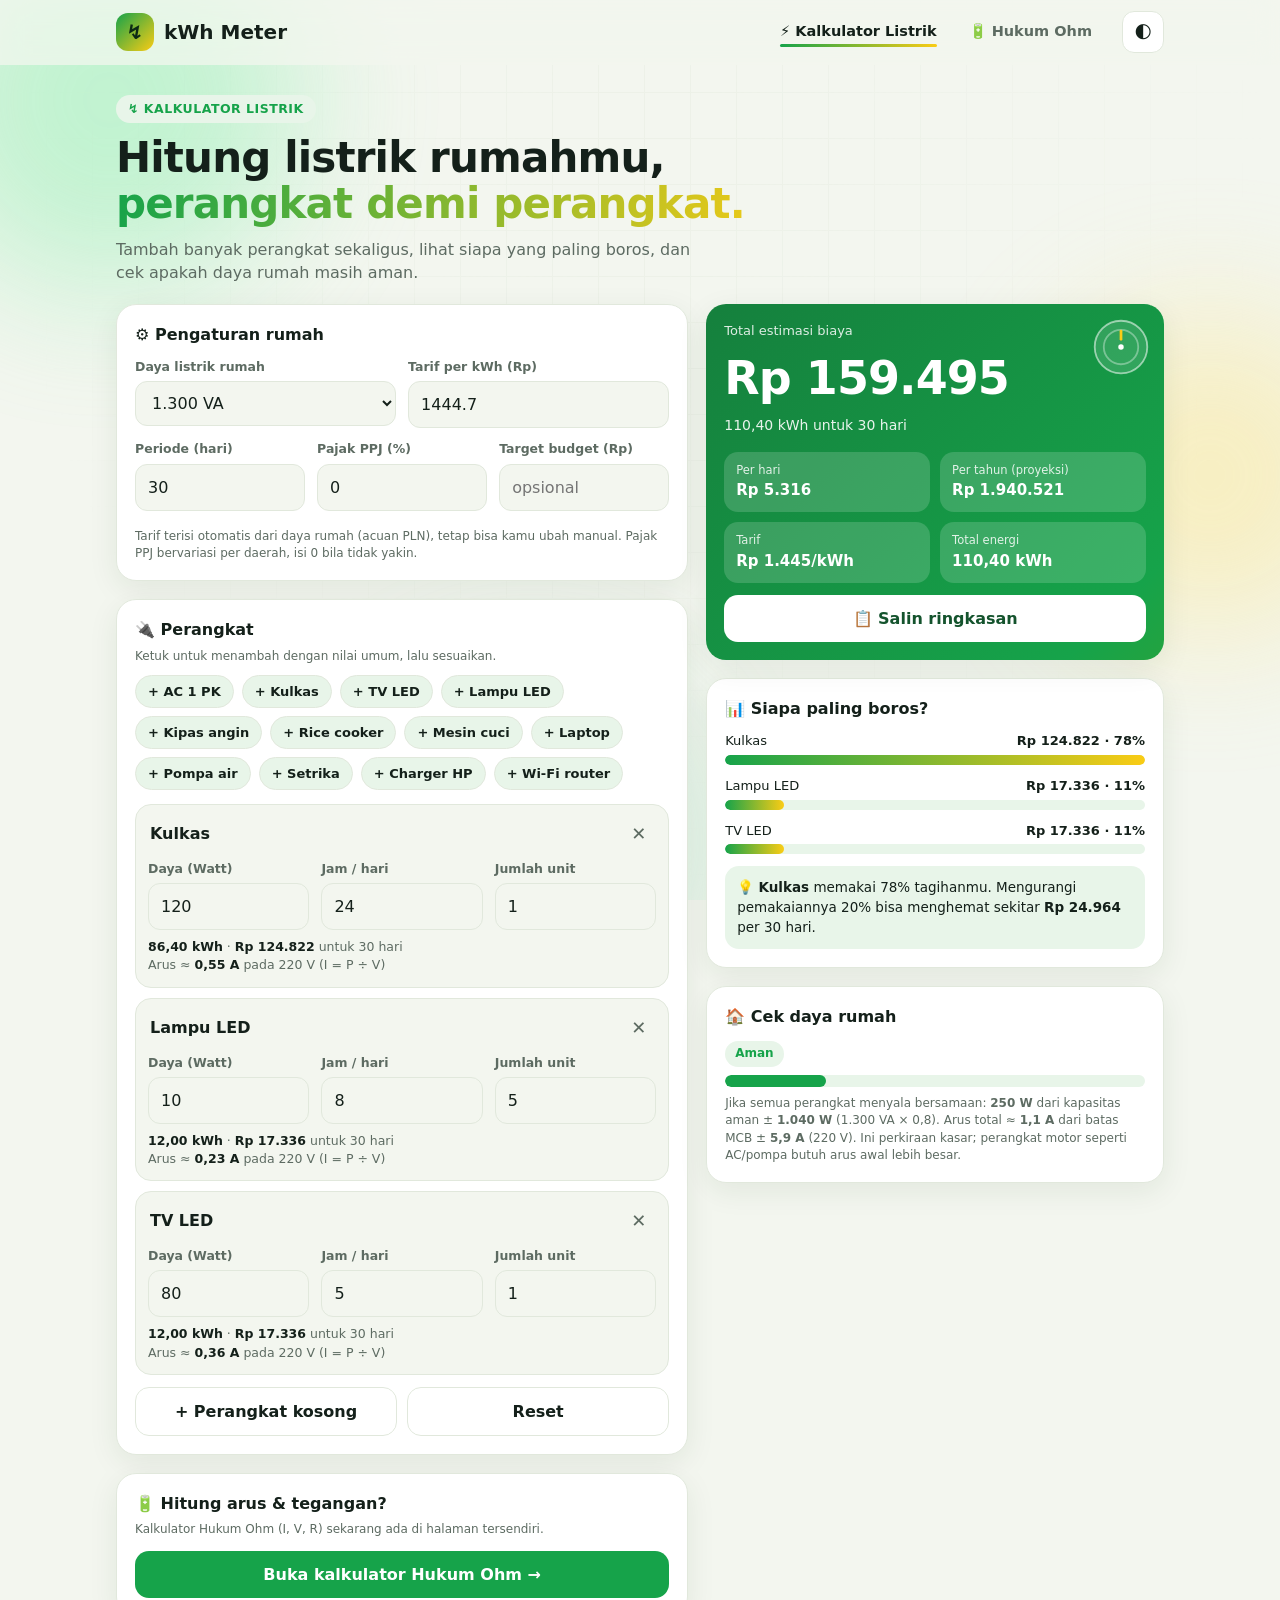
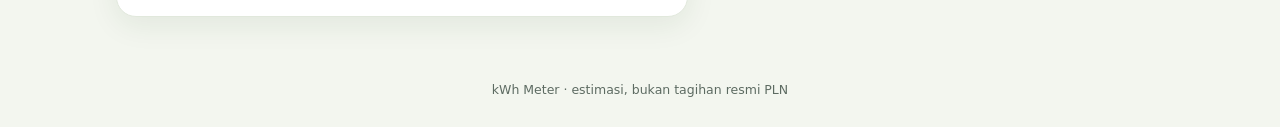
==== index.html @ 4c1d6c73 "Pindahkan file ke root" ====
<!DOCTYPE html>
<html lang="id">

<head>
    <meta charset="UTF-8">
    <meta name="viewport" content="width=device-width, initial-scale=1, viewport-fit=cover">
    <meta name="theme-color" content="#16a34a">
    <title>kWh Meter — Kalkulator Listrik</title>
    <link rel="stylesheet" href="css/style.css">
</head>

<body>
    <div class="bg" aria-hidden="true">
        <span class="blob"></span><span class="blob"></span><span class="blob"></span>
        <span class="dot"></span><span class="dot"></span><span class="dot"></span>
        <span class="dot"></span><span class="dot"></span><span class="dot"></span>
    </div>

    <header class="nav">
        <div class="nav-in">
            <a class="logo" href="index.html"><i>↯</i> kWh Meter</a>
            <nav class="menu" id="menu" aria-label="Navigasi utama">
                <a href="index.html" class="active" aria-current="page">⚡ Kalkulator Listrik</a>
                <a href="ohm.html">🔋 Hukum Ohm</a>
            </nav>
            <div class="nav-actions">
                <button class="icon-btn" id="theme" aria-label="Ganti tema"><span>🌓</span></button>
                <button class="icon-btn burger" id="burger" aria-label="Buka menu" aria-expanded="false"
                    aria-controls="menu"><i></i></button>
            </div>
        </div>
    </header>
    <div class="scrim" id="scrim"></div>

    <main class="wrap">
        <div class="hero">
            <span class="eyebrow">↯ Kalkulator listrik</span>
            <h1>Hitung listrik rumahmu, <em>perangkat demi perangkat.</em></h1>
            <p>Tambah banyak perangkat sekaligus, lihat siapa yang paling boros, dan cek apakah daya rumah masih aman.
            </p>
        </div>

        <div class="grid">
            <div>
                <div class="card">
                    <h2>⚙️ Pengaturan rumah</h2>
                    <div class="row2">
                        <div class="field">
                            <label for="va">Daya listrik rumah</label>
                            <select id="va"></select>
                        </div>
                        <div class="field">
                            <label for="tarif">Tarif per kWh (Rp)</label>
                            <input id="tarif" type="number" inputmode="decimal" min="0">
                        </div>
                    </div>
                    <div class="row3">
                        <div class="field">
                            <label for="hari">Periode (hari)</label>
                            <input id="hari" type="number" inputmode="numeric" min="1" value="30">
                        </div>
                        <div class="field">
                            <label for="ppj">Pajak PPJ (%)</label>
                            <input id="ppj" type="number" inputmode="decimal" min="0" value="0">
                        </div>
                        <div class="field">
                            <label for="budget">Target budget (Rp)</label>
                            <input id="budget" type="number" inputmode="numeric" min="0" placeholder="opsional">
                        </div>
                    </div>
                    <p class="hint">Tarif terisi otomatis dari daya rumah (acuan PLN), tetap bisa kamu ubah manual.
                        Pajak PPJ bervariasi per daerah, isi 0 bila tidak yakin.</p>
                </div>

                <div class="card">
                    <h2>🔌 Perangkat</h2>
                    <p class="hint" style="margin:-6px 0 10px">Ketuk untuk menambah dengan nilai umum, lalu sesuaikan.
                    </p>
                    <div class="chips" id="chips"></div>
                    <div id="list"></div>
                    <div class="btns">
                        <button class="btn btn-ghost" id="addBlank">+ Perangkat kosong</button>
                        <button class="btn btn-ghost" id="reset">Reset</button>
                    </div>
                </div>

                <div class="card">
                    <h2>🔋 Hitung arus &amp; tegangan?</h2>
                    <p class="hint" style="margin:-6px 0 12px">Kalkulator Hukum Ohm (I, V, R) sekarang ada di halaman
                        tersendiri.</p>
                    <div class="btns"><a class="btn btn-primary" href="ohm.html"
                            style="text-align:center;text-decoration:none">Buka kalkulator Hukum Ohm →</a></div>
                </div>
            </div>

            <div>
                <div class="card total" id="totalCard">
                    <svg class="dial" id="dial" viewBox="0 0 64 64" aria-hidden="true">
                        <circle cx="32" cy="32" r="29" fill="rgba(255,255,255,.12)" stroke="rgba(255,255,255,.55)"
                            stroke-width="2" />
                        <g class="disc">
                            <circle cx="32" cy="32" r="19" fill="none" stroke="rgba(255,255,255,.35)"
                                stroke-width="2" />
                            <rect x="30.5" y="13" width="3" height="12" rx="1.5" fill="#facc15" />
                        </g>
                        <circle cx="32" cy="32" r="3" fill="#fff" />
                    </svg>
                    <div class="lbl">Total estimasi biaya</div>
                    <div class="big" id="cost">Rp 0</div>
                    <div class="sub" id="sub">0 kWh untuk 30 hari</div>
                    <div class="stats">
                        <div class="stat"><span>Per hari</span><b id="perDay">-</b></div>
                        <div class="stat"><span>Per tahun (proyeksi)</span><b id="perYear">-</b></div>
                        <div class="stat"><span>Tarif</span><b id="rate">-</b></div>
                        <div class="stat"><span>Total energi</span><b id="token">-</b></div>
                    </div>
                    <div class="btns"><button class="btn" id="copy" style="background:#fff;color:#14532d">📋 Salin
                            ringkasan</button></div>
                </div>

                <div class="card" id="budgetCard" hidden>
                    <h2>🎯 Target budget</h2>
                    <div id="budgetInfo"></div>
                </div>

                <div class="card">
                    <h2>📊 Siapa paling boros?</h2>
                    <div id="bars"></div>
                    <div class="tip" id="tip" style="margin-top:6px"></div>
                </div>

                <div class="card">
                    <h2>🏠 Cek daya rumah</h2>
                    <div id="cap"></div>
                </div>
            </div>
        </div>
    </main>
    <p class="foot">kWh Meter · estimasi, bukan tagihan resmi PLN</p>
    <div class="toast" id="toast" role="status"></div>

    <script src="JS/Common.js"></script>
    <script src="JS/Main.js"></script>
</body>

</html>
---- css/style.css ----
/* =========================================================
   kWh Meter — style.css (dipakai index.html & ohm.html)
   ========================================================= */
:root {
    --bg: #f3f6ef;
    --card: #ffffff;
    --ink: #14201a;
    --muted: #5d6b62;
    --line: #e1e8dc;
    --brand: #16a34a;
    --brand2: #facc15;
    --brand-ink: #ffffff;
    --soft: #e8f5e9;
    --warn: #d97706;
    --bad: #dc2626;
    --shadow: 0 8px 30px rgba(20, 60, 30, .08);
    --shadow-lg: 0 18px 44px rgba(20, 60, 30, .16);
    --nav-h: 64px;
    --ease: cubic-bezier(.22, 1, .36, 1);
}

@media (prefers-color-scheme:dark) {
    :root:not([data-theme="light"]) {
        --bg: #0e1511;
        --card: #16201a;
        --ink: #eaf3ec;
        --muted: #93a69a;
        --line: #26352c;
        --brand: #4ade80;
        --brand-ink: #06210f;
        --soft: #1b2c21;
        --shadow: 0 8px 30px rgba(0, 0, 0, .35);
        --shadow-lg: 0 18px 44px rgba(0, 0, 0, .5);
    }
}

:root[data-theme="dark"] {
    --bg: #0e1511;
    --card: #16201a;
    --ink: #eaf3ec;
    --muted: #93a69a;
    --line: #26352c;
    --brand: #4ade80;
    --brand-ink: #06210f;
    --soft: #1b2c21;
    --shadow: 0 8px 30px rgba(0, 0, 0, .35);
    --shadow-lg: 0 18px 44px rgba(0, 0, 0, .5);
}

* {
    box-sizing: border-box;
    margin: 0
}

html {
    scroll-behavior: smooth;
    -webkit-text-size-adjust: 100%
}

body {
    font-family: system-ui, -apple-system, "Segoe UI", Roboto, sans-serif;
    background: var(--bg);
    color: var(--ink);
    line-height: 1.45;
    min-height: 100vh;
    min-height: 100dvh;
    overflow-x: hidden;
    transition: background .35s, color .35s
}

body.lock {
    overflow: hidden
}

a {
    color: inherit
}

button {
    font-family: inherit
}

/* ===== Navbar ===== */
.nav {
    position: sticky;
    top: 0;
    z-index: 50;
    background: color-mix(in srgb, var(--bg) 78%, transparent);
    -webkit-backdrop-filter: blur(14px) saturate(1.4);
    backdrop-filter: blur(14px) saturate(1.4);
    border-bottom: 1px solid transparent;
    transition: border-color .3s, box-shadow .3s
}

.nav.scrolled {
    border-bottom-color: var(--line);
    box-shadow: 0 6px 24px rgba(20, 60, 30, .07)
}

.nav-in {
    max-width: 1080px;
    margin: 0 auto;
    height: var(--nav-h);
    padding: 0 16px;
    display: flex;
    align-items: center;
    gap: 16px
}

.logo {
    display: flex;
    align-items: center;
    gap: 10px;
    font-weight: 800;
    font-size: 20px;
    text-decoration: none;
    margin-right: auto;
    white-space: nowrap
}

.logo i {
    width: 38px;
    height: 38px;
    border-radius: 12px;
    background: linear-gradient(135deg, var(--brand), var(--brand2));
    display: grid;
    place-items: center;
    font-style: normal;
    color: #0b2a14;
    font-size: 20px;
    animation: zap 2.4s ease-in-out infinite
}

.menu {
    display: flex;
    align-items: center;
    gap: 4px
}

.menu a {
    position: relative;
    text-decoration: none;
    font-weight: 700;
    font-size: 14.5px;
    color: var(--muted);
    padding: 9px 14px;
    border-radius: 12px;
    transition: color .2s, background .2s
}

.menu a::after {
    content: "";
    position: absolute;
    left: 14px;
    right: 14px;
    bottom: 5px;
    height: 2.5px;
    border-radius: 3px;
    background: linear-gradient(90deg, var(--brand), var(--brand2));
    transform: scaleX(0);
    transform-origin: left;
    transition: transform .35s var(--ease)
}

.menu a:hover {
    color: var(--ink);
    background: var(--soft)
}

.menu a:hover::after,
.menu a.active::after {
    transform: scaleX(1)
}

.menu a.active {
    color: var(--ink)
}

.nav-actions {
    display: flex;
    align-items: center;
    gap: 8px
}

.icon-btn {
    border: 1px solid var(--line);
    background: var(--card);
    color: var(--ink);
    border-radius: 12px;
    width: 42px;
    height: 42px;
    display: grid;
    place-items: center;
    cursor: pointer;
    font-size: 17px;
    transition: transform .25s var(--ease), border-color .2s, box-shadow .2s
}

.icon-btn:hover {
    border-color: var(--brand);
    box-shadow: 0 4px 14px rgba(22, 163, 74, .2)
}

.icon-btn:active {
    transform: scale(.92)
}

#theme span {
    display: inline-block;
    transition: transform .5s var(--ease)
}

#theme:hover span {
    transform: rotate(200deg)
}

/* Hamburger */
.burger {
    display: none;
    position: relative;
    z-index: 61
}

.burger i,
.burger i::before,
.burger i::after {
    content: "";
    display: block;
    width: 20px;
    height: 2.5px;
    border-radius: 3px;
    background: var(--ink);
    transition: transform .35s var(--ease), background .2s, opacity .2s
}

.burger i {
    position: relative
}

.burger i::before {
    position: absolute;
    top: -6.5px
}

.burger i::after {
    position: absolute;
    top: 6.5px
}

.burger[aria-expanded="true"] i {
    background: transparent
}

.burger[aria-expanded="true"] i::before {
    transform: translateY(6.5px) rotate(45deg)
}

.burger[aria-expanded="true"] i::after {
    transform: translateY(-6.5px) rotate(-45deg)
}

.scrim {
    position: fixed;
    inset: 0;
    z-index: 55;
    background: rgba(6, 20, 12, .5);
    -webkit-backdrop-filter: blur(3px);
    backdrop-filter: blur(3px);
    opacity: 0;
    visibility: hidden;
    transition: opacity .3s, visibility .3s
}

.scrim.show {
    opacity: 1;
    visibility: visible
}

@media(max-width:760px) {
    .burger {
        display: grid
    }

    .menu {
        position: fixed;
        z-index: 60;
        top: 0;
        right: 0;
        bottom: 0;
        width: min(300px, 82vw);
        flex-direction: column;
        align-items: stretch;
        gap: 6px;
        padding: calc(var(--nav-h) + 12px) 16px 24px;
        background: var(--card);
        border-left: 1px solid var(--line);
        box-shadow: var(--shadow-lg);
        transform: translateX(105%);
        visibility: hidden;
        transition: transform .4s var(--ease), visibility .4s
    }

    .menu.open {
        transform: none;
        visibility: visible
    }

    .menu a {
        font-size: 16px;
        padding: 14px 16px;
        background: var(--soft);
        opacity: 0;
        transform: translateX(24px);
        transition: opacity .35s, transform .45s var(--ease), color .2s
    }

    .menu a::after {
        left: 16px;
        right: 16px;
        bottom: 8px
    }

    .menu.open a {
        opacity: 1;
        transform: none
    }

    .menu.open a:nth-child(1) {
        transition-delay: .08s
    }

    .menu.open a:nth-child(2) {
        transition-delay: .14s
    }

    .menu.open a:nth-child(3) {
        transition-delay: .2s
    }
}

/* ===== Layout ===== */
.wrap {
    max-width: 1080px;
    margin: 0 auto;
    padding: 22px 16px 56px
}

.hero {
    padding: 8px 0 20px
}

.hero .eyebrow {
    display: inline-flex;
    align-items: center;
    gap: 6px;
    font-size: 12.5px;
    font-weight: 800;
    letter-spacing: .04em;
    text-transform: uppercase;
    color: var(--brand);
    background: var(--soft);
    padding: 5px 12px;
    border-radius: 99px;
    margin-bottom: 12px
}

.hero h1 {
    font-size: clamp(26px, 5.4vw, 42px);
    line-height: 1.1;
    letter-spacing: -.02em;
    max-width: 680px
}

.hero h1 em {
    font-style: normal;
    background: linear-gradient(100deg, var(--brand), var(--brand2), var(--brand));
    background-size: 220% 100%;
    -webkit-background-clip: text;
    background-clip: text;
    color: transparent;
    animation: gradmove 5s linear infinite
}

.hero p {
    color: var(--muted);
    margin-top: 10px;
    max-width: 580px
}

.grid {
    display: grid;
    grid-template-columns: 1.25fr 1fr;
    gap: 18px;
    align-items: start
}

.grid>div {
    min-width: 0
}

@media(max-width:900px) {
    .grid {
        grid-template-columns: 1fr
    }
}

.card {
    background: var(--card);
    border: 1px solid var(--line);
    border-radius: 20px;
    padding: 18px;
    box-shadow: var(--shadow);
    transition: transform .35s var(--ease), box-shadow .35s, border-color .3s, background .35s
}

.card:hover {
    transform: translateY(-3px);
    box-shadow: var(--shadow-lg);
    border-color: color-mix(in srgb, var(--brand) 35%, var(--line))
}

.card+.card {
    margin-top: 18px
}

h2 {
    font-size: 16px;
    margin-bottom: 12px;
    display: flex;
    align-items: center;
    gap: 8px
}

label {
    display: block;
    font-size: 12.5px;
    font-weight: 600;
    color: var(--muted);
    margin-bottom: 5px
}

input,
select {
    width: 100%;
    padding: 11px 12px;
    border-radius: 12px;
    border: 1.5px solid var(--line);
    background: var(--bg);
    color: var(--ink);
    font: inherit;
    font-size: 16px;
    outline: none;
    transition: border-color .2s, box-shadow .2s, background .2s
}

input:focus,
select:focus {
    border-color: var(--brand);
    box-shadow: 0 0 0 3px color-mix(in srgb, var(--brand) 22%, transparent)
}

.row2 {
    display: grid;
    grid-template-columns: 1fr 1fr;
    gap: 12px
}

.row3 {
    display: grid;
    grid-template-columns: 1fr 1fr 1fr;
    gap: 12px
}

.row2>*,
.row3>* {
    min-width: 0
}

@media(max-width:480px) {
    .row3 {
        grid-template-columns: 1fr 1fr
    }

    .row3>:last-child:nth-child(odd) {
        grid-column: 1/-1
    }

    .card {
        padding: 15px;
        border-radius: 18px
    }
}

@media(max-width:380px) {
    .row2 {
        grid-template-columns: 1fr
    }
}

.field {
    margin-bottom: 12px
}

.hint {
    font-size: 12px;
    color: var(--muted);
    margin-top: 5px
}

.chips {
    display: flex;
    flex-wrap: wrap;
    gap: 8px;
    margin-bottom: 14px
}

.chip {
    border: 1px solid var(--line);
    background: var(--soft);
    color: var(--ink);
    padding: 8px 12px;
    border-radius: 999px;
    font-size: 13px;
    cursor: pointer;
    font-weight: 600;
    transition: transform .2s var(--ease), border-color .2s, background .2s, box-shadow .2s
}

.chip:hover {
    border-color: var(--brand);
    transform: translateY(-2px);
    box-shadow: 0 6px 14px rgba(22, 163, 74, .15)
}

.chip:active {
    transform: scale(.93)
}

.dev {
    border: 1px solid var(--line);
    border-radius: 16px;
    padding: 12px;
    margin-bottom: 10px;
    background: var(--bg);
    transition: border-color .2s
}

.dev:focus-within {
    border-color: var(--brand)
}

.dev-top {
    display: flex;
    gap: 8px;
    align-items: center;
    margin-bottom: 10px
}

.dev-top input {
    font-weight: 700;
    background: transparent;
    border: none;
    padding: 4px 2px;
    border-radius: 6px
}

.dev-top input:focus {
    box-shadow: none;
    background: var(--card)
}

.del {
    border: none;
    background: transparent;
    color: var(--muted);
    font-size: 18px;
    cursor: pointer;
    padding: 6px 10px;
    border-radius: 8px;
    transition: color .2s, background .2s, transform .2s
}

.del:hover {
    color: var(--bad);
    background: color-mix(in srgb, var(--bad) 10%, transparent);
    transform: rotate(90deg)
}

.dev-cost {
    font-size: 12.5px;
    color: var(--muted);
    margin-top: 8px
}

.dev-cost b {
    color: var(--ink)
}

.btn {
    position: relative;
    overflow: hidden;
    border: none;
    border-radius: 14px;
    padding: 12px 16px;
    font: inherit;
    font-weight: 700;
    cursor: pointer;
    transition: transform .2s var(--ease), filter .2s, border-color .2s, background .2s
}

.btn:hover {
    filter: brightness(1.05)
}

.btn:active {
    transform: scale(.97)
}

.btn-primary {
    background: var(--brand);
    color: var(--brand-ink);
    width: 100%
}

.btn-ghost {
    background: transparent;
    border: 1.5px solid var(--line);
    color: var(--ink)
}

.btn-ghost:hover {
    border-color: var(--brand);
    background: var(--soft)
}

.btns {
    display: flex;
    gap: 10px;
    margin-top: 12px;
    flex-wrap: wrap
}

.btns .btn {
    flex: 1 1 140px
}

.ripple {
    position: absolute;
    border-radius: 50%;
    background: rgba(255, 255, 255, .45);
    transform: scale(0);
    animation: ripple .6s ease-out forwards;
    pointer-events: none
}

.btn-ghost .ripple {
    background: color-mix(in srgb, var(--brand) 30%, transparent)
}

@keyframes ripple {
    to {
        transform: scale(3);
        opacity: 0
    }
}

/* ===== Total card ===== */
.total {
    background: linear-gradient(135deg, #15803d, #16a34a 55%, #65a30d);
    background-size: 160% 160%;
    animation: gradshift 9s ease-in-out infinite;
    color: #fff;
    border: none;
    position: relative;
    overflow: hidden
}

.total:hover {
    border-color: transparent
}

.total .lbl {
    font-size: 13px;
    opacity: .85
}

.total .big {
    font-size: clamp(30px, 8vw, 46px);
    font-weight: 800;
    letter-spacing: -.02em;
    margin: 4px 0;
    padding-right: 70px;
    word-break: break-word
}

.total .sub {
    opacity: .9;
    font-size: 14px
}

.stats {
    display: grid;
    grid-template-columns: 1fr 1fr;
    gap: 10px;
    margin-top: 16px
}

.stat {
    background: rgba(255, 255, 255, .16);
    border-radius: 14px;
    padding: 10px 12px;
    min-width: 0;
    transition: background .25s, transform .25s var(--ease)
}

.stat:hover {
    background: rgba(255, 255, 255, .26);
    transform: translateY(-2px)
}

.stat span {
    display: block;
    font-size: 11.5px;
    opacity: .85
}

.stat b {
    font-size: 15px;
    word-break: break-word
}

.total::after {
    content: "";
    position: absolute;
    inset: 0;
    background: linear-gradient(110deg, transparent 35%, rgba(255, 255, 255, .2) 50%, transparent 65%);
    transform: translateX(-120%);
    animation: shine 5s ease-in-out infinite;
    pointer-events: none
}

.dial {
    position: absolute;
    top: 14px;
    right: 14px;
    width: 58px;
    height: 58px
}

.disc {
    transform-origin: 32px 32px;
    animation: spin var(--spin, 6s) linear infinite
}

.bar-row {
    margin-bottom: 12px
}

.bar-top {
    display: flex;
    justify-content: space-between;
    font-size: 13px;
    margin-bottom: 4px;
    gap: 8px
}

.bar-top span {
    min-width: 0;
    overflow: hidden;
    text-overflow: ellipsis;
    white-space: nowrap
}

.bar-top b {
    white-space: nowrap
}

.bar {
    height: 10px;
    background: var(--soft);
    border-radius: 99px;
    overflow: hidden
}

.bar>div {
    height: 100%;
    border-radius: 99px;
    background: linear-gradient(90deg, var(--brand), var(--brand2), var(--brand));
    background-size: 200% 100%;
    animation: gradmove 3s linear infinite;
    transition: width .8s var(--ease)
}

.meter {
    height: 12px;
    border-radius: 99px;
    background: var(--soft);
    overflow: hidden;
    margin: 8px 0
}

.meter>div {
    height: 100%;
    border-radius: 99px;
    transition: width .8s var(--ease), background .3s;
    background: var(--brand)
}

.badge {
    display: inline-block;
    padding: 4px 10px;
    border-radius: 99px;
    font-size: 12px;
    font-weight: 700
}

.ok {
    background: var(--soft);
    color: var(--brand)
}

.warn {
    background: #fef3c7;
    color: #92400e
}

.bad {
    background: #fee2e2;
    color: #991b1b;
    animation: shake .5s
}

.tip {
    background: var(--soft);
    border-radius: 14px;
    padding: 12px;
    font-size: 13.5px
}

.empty {
    text-align: center;
    color: var(--muted);
    padding: 18px 0;
    font-size: 14px
}

/* ===== Hukum Ohm ===== */
.seg {
    display: flex;
    gap: 6px;
    background: var(--soft);
    padding: 5px;
    border-radius: 14px;
    margin-bottom: 14px;
    position: relative
}

.seg button {
    flex: 1;
    border: none;
    background: transparent;
    color: var(--muted);
    padding: 10px 6px;
    border-radius: 10px;
    font-size: 13px;
    font-weight: 700;
    cursor: pointer;
    transition: background .25s, color .25s, box-shadow .25s
}

.seg button.on {
    background: var(--card);
    color: var(--ink);
    box-shadow: 0 2px 8px rgba(0, 0, 0, .1)
}

@media(max-width:420px) {
    .seg button {
        font-size: 12px;
        padding: 10px 2px
    }
}

input[readonly] {
    background: var(--soft);
    border-color: var(--brand);
    font-weight: 800
}

.formula {
    font-family: ui-monospace, Menlo, Consolas, monospace;
    background: var(--soft);
    border-radius: 12px;
    padding: 10px 12px;
    font-size: 13.5px;
    margin-top: 4px;
    word-break: break-word
}

.ohm-grid {
    display: grid;
    grid-template-columns: repeat(3, 1fr);
    gap: 10px;
    margin-bottom: 10px
}

@media(max-width:600px) {
    .ohm-grid {
        grid-template-columns: 1fr
    }
}

.stage {
    background: radial-gradient(circle at 50% 40%, color-mix(in srgb, var(--brand2) 14%, transparent), transparent 70%), var(--soft);
    border-radius: 16px;
    padding: 6px;
    margin-bottom: 12px
}

.circuit {
    display: block;
    width: 100%;
    height: auto;
    max-height: 260px
}

.flow {
    animation: flow var(--flow, 2s) linear infinite
}

.glow {
    opacity: .25;
    transform-box: fill-box;
    transform-origin: center;
    animation: glowp 1.6s ease-in-out infinite
}

.spark {
    transform-box: fill-box;
    transform-origin: center;
    animation: twinkle 1.4s ease-in-out infinite
}

.spark:nth-of-type(2) {
    animation-delay: -.5s
}

.spark:nth-of-type(3) {
    animation-delay: -.9s
}

.paused .flow,
.paused .glow,
.paused .disc,
.paused .spark {
    animation-play-state: paused
}

.results {
    display: grid;
    grid-template-columns: repeat(2, 1fr);
    gap: 10px;
    margin-top: 12px
}

.res {
    background: var(--soft);
    border-radius: 14px;
    padding: 10px 12px;
    min-width: 0;
    transition: transform .25s var(--ease)
}

.res:hover {
    transform: translateY(-2px)
}

.res span {
    display: block;
    font-size: 11.5px;
    color: var(--muted);
    font-weight: 600
}

.res b {
    font-size: 17px;
    word-break: break-word
}

.tri {
    display: block;
    width: 100%;
    max-width: 220px;
    margin: 6px auto 4px
}

.toast {
    position: fixed;
    left: 50%;
    bottom: calc(24px + env(safe-area-inset-bottom));
    transform: translateX(-50%) translateY(80px);
    background: var(--ink);
    color: var(--bg);
    padding: 10px 16px;
    border-radius: 12px;
    font-size: 14px;
    opacity: 0;
    transition: .35s var(--ease);
    pointer-events: none;
    z-index: 70;
    max-width: 90vw;
    text-align: center
}

.toast.show {
    transform: translateX(-50%);
    opacity: 1
}

.foot {
    text-align: center;
    color: var(--muted);
    font-size: 12.5px;
    padding: 8px 16px 28px
}

/* ===== Latar animasi ===== */
.bg {
    position: fixed;
    inset: 0;
    z-index: -1;
    overflow: hidden;
    pointer-events: none
}

.bg::before {
    content: "";
    position: absolute;
    inset: 0;
    background-image: linear-gradient(var(--line) 1px, transparent 1px), linear-gradient(90deg, var(--line) 1px, transparent 1px);
    background-size: 46px 46px;
    opacity: .35;
    -webkit-mask-image: radial-gradient(ellipse at 50% 20%, #000 10%, transparent 70%);
    mask-image: radial-gradient(ellipse at 50% 20%, #000 10%, transparent 70%)
}

.bg .blob {
    position: absolute;
    border-radius: 50%;
    filter: blur(70px);
    opacity: .45;
    animation: float 18s ease-in-out infinite
}

.bg .blob:nth-child(1) {
    width: 380px;
    height: 380px;
    background: #86efac;
    top: -90px;
    left: -80px
}

.bg .blob:nth-child(2) {
    width: 320px;
    height: 320px;
    background: #fde68a;
    top: 35%;
    right: -90px;
    animation-duration: 22s;
    animation-delay: -6s
}

.bg .blob:nth-child(3) {
    width: 300px;
    height: 300px;
    background: #a7f3d0;
    bottom: -90px;
    left: 30%;
    animation-duration: 26s;
    animation-delay: -12s
}

.bg .dot {
    position: absolute;
    bottom: -12px;
    width: 6px;
    height: 6px;
    border-radius: 50%;
    background: var(--brand2);
    box-shadow: 0 0 12px 3px rgba(250, 204, 21, .6);
    opacity: 0;
    animation: rise-dot 12s linear infinite
}

.bg .dot:nth-of-type(4) {
    left: 8%;
    animation-delay: 0s
}

.bg .dot:nth-of-type(5) {
    left: 24%;
    animation-delay: -4s;
    animation-duration: 15s
}

.bg .dot:nth-of-type(6) {
    left: 42%;
    animation-delay: -8s;
    animation-duration: 11s
}

.bg .dot:nth-of-type(7) {
    left: 63%;
    animation-delay: -2s;
    animation-duration: 14s
}

.bg .dot:nth-of-type(8) {
    left: 80%;
    animation-delay: -6s;
    animation-duration: 17s
}

.bg .dot:nth-of-type(9) {
    left: 93%;
    animation-delay: -10s
}

:root[data-theme="dark"] .bg .blob {
    opacity: .18
}

@media (prefers-color-scheme:dark) {
    :root:not([data-theme="light"]) .bg .blob {
        opacity: .18
    }
}

/* ===== Keyframes ===== */
@keyframes float {

    0%,
    100% {
        transform: translate(0, 0) scale(1)
    }

    33% {
        transform: translate(50px, 40px) scale(1.12)
    }

    66% {
        transform: translate(-30px, 70px) scale(.94)
    }
}

@keyframes rise-dot {
    0% {
        transform: translateY(0) scale(.6);
        opacity: 0
    }

    10% {
        opacity: .9
    }

    90% {
        opacity: .5
    }

    100% {
        transform: translateY(-105vh) scale(1.1);
        opacity: 0
    }
}

@keyframes rise {
    from {
        opacity: 0;
        transform: translateY(26px)
    }

    to {
        opacity: 1;
        transform: none
    }
}

@keyframes pop {
    from {
        opacity: 0;
        transform: scale(.9) translateY(-8px)
    }

    to {
        opacity: 1;
        transform: none
    }
}

@keyframes zap {

    0%,
    100% {
        box-shadow: 0 0 0 0 rgba(250, 204, 21, 0);
        transform: scale(1)
    }

    50% {
        box-shadow: 0 0 22px 4px rgba(250, 204, 21, .55);
        transform: scale(1.07) rotate(-4deg)
    }
}

@keyframes gradmove {
    to {
        background-position: -220% 0
    }
}

@keyframes gradshift {

    0%,
    100% {
        background-position: 0 50%
    }

    50% {
        background-position: 100% 50%
    }
}

@keyframes shine {

    0%,
    60% {
        transform: translateX(-120%)
    }

    100% {
        transform: translateX(120%)
    }
}

@keyframes spin {
    to {
        transform: rotate(360deg)
    }
}

@keyframes flow {
    to {
        stroke-dashoffset: -60
    }
}

@keyframes glowp {

    0%,
    100% {
        transform: scale(.85)
    }

    50% {
        transform: scale(1.18)
    }
}

@keyframes twinkle {

    0%,
    100% {
        opacity: .2;
        transform: scale(.6)
    }

    50% {
        opacity: 1;
        transform: scale(1.2)
    }
}

@keyframes shake {

    0%,
    100% {
        transform: none
    }

    25% {
        transform: translateX(-4px)
    }

    75% {
        transform: translateX(4px)
    }
}

.nav {
    animation: slidedown .6s var(--ease) both
}

@keyframes slidedown {
    from {
        transform: translateY(-100%)
    }

    to {
        transform: none
    }
}

.hero .eyebrow,
.hero h1,
.hero p {
    animation: rise .7s var(--ease) both
}

.hero h1 {
    animation-delay: .08s
}

.hero p {
    animation-delay: .16s
}

.hero h1 em {
    animation: gradmove 5s linear infinite
}

.grid .card {
    animation: rise .75s var(--ease) backwards
}

.grid>div>.card:nth-child(1) {
    animation-delay: .1s
}

.grid>div>.card:nth-child(2) {
    animation-delay: .2s
}

.grid>div>.card:nth-child(3) {
    animation-delay: .3s
}

.grid>div>.card:nth-child(4) {
    animation-delay: .4s
}

.grid>div:nth-child(2)>.card:nth-child(1) {
    animation-delay: .18s
}

.dev.new {
    animation: pop .45s cubic-bezier(.2, 1.4, .4, 1)
}

.total {
    animation: rise .75s var(--ease) backwards, gradshift 9s ease-in-out infinite
}

@media (prefers-reduced-motion:reduce) {

    *,
    *::before,
    *::after {
        animation: none !important;
        transition: none !important;
        scroll-behavior: auto !important
    }
}
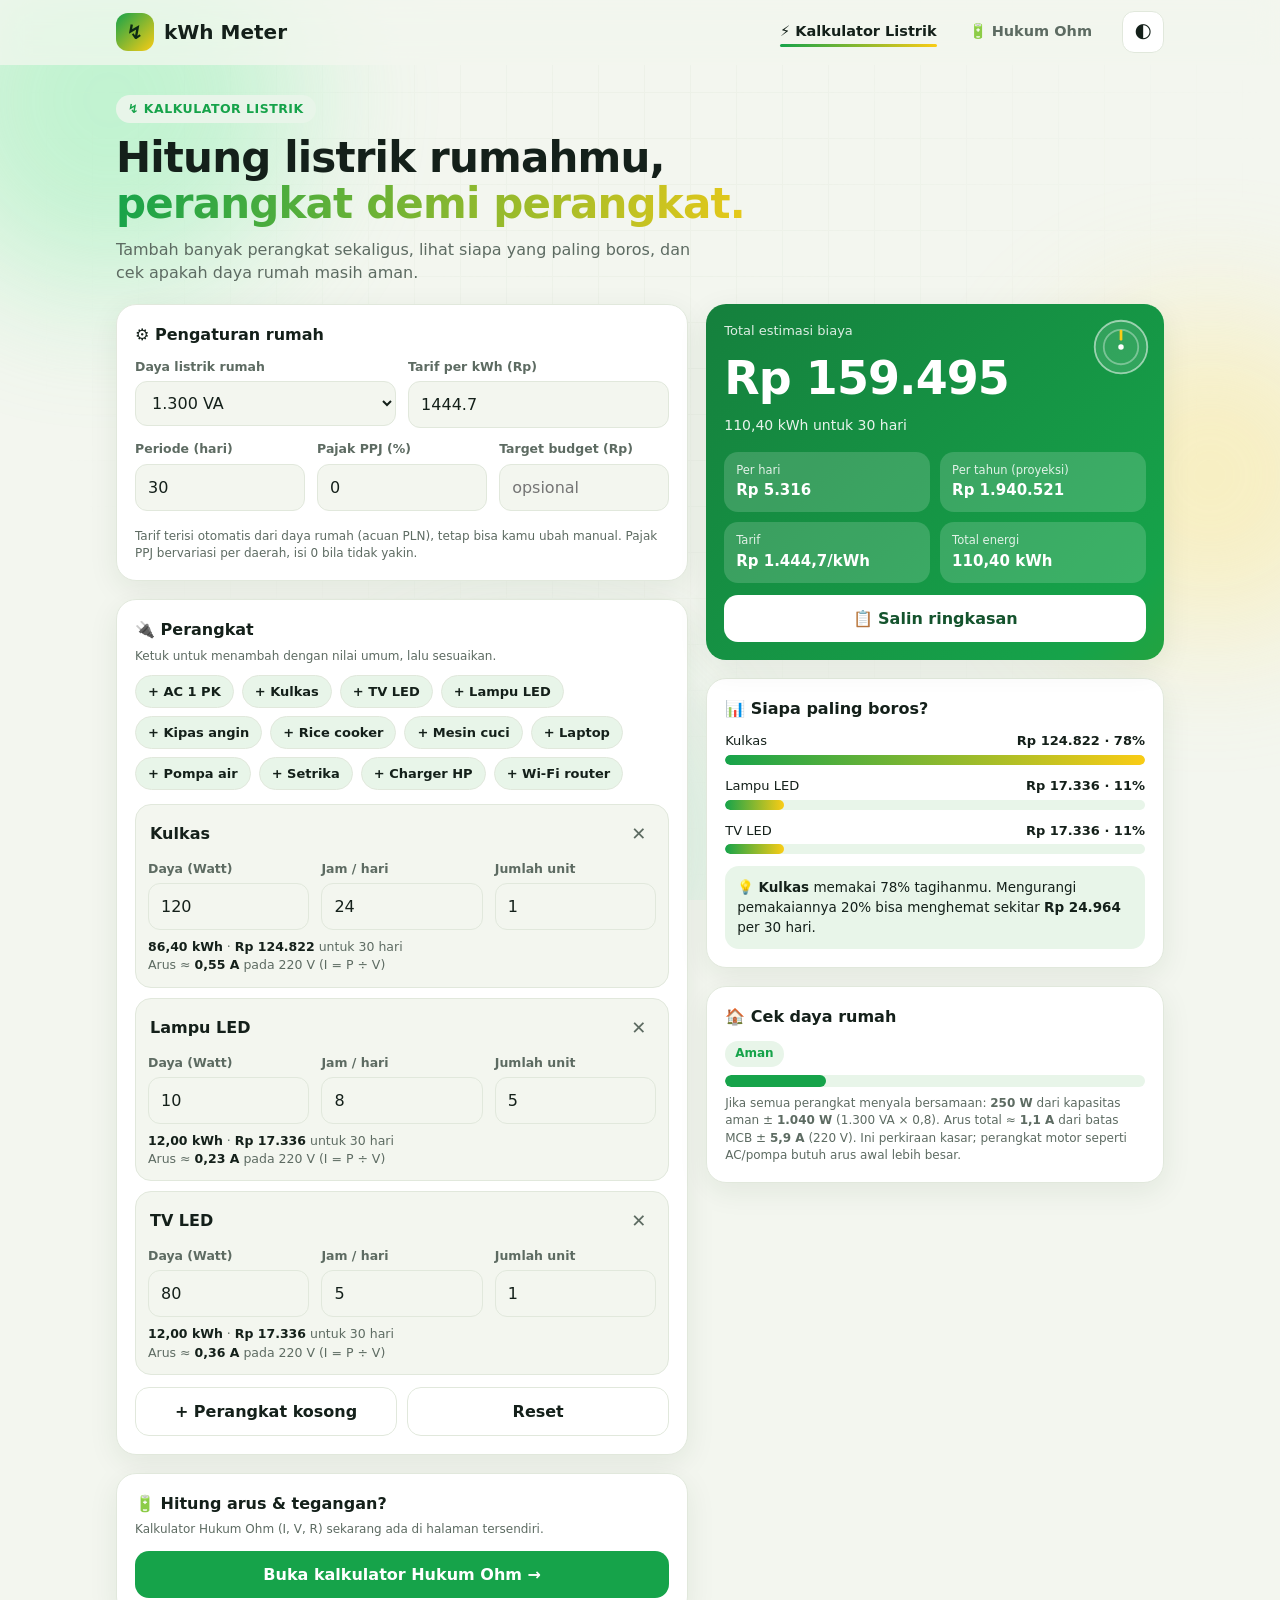
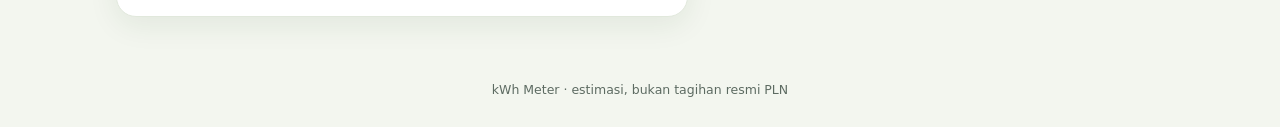
==== commit 6a9fcde0: "pindahkan file ke root" ====
--- a/index.html
+++ b/index.html
@@ -6,6 +6,7 @@
     <meta name="viewport" content="width=device-width, initial-scale=1, viewport-fit=cover">
     <meta name="theme-color" content="#16a34a">
     <title>kWh Meter — Kalkulator Listrik</title>
+    <script>try { var t = localStorage.getItem("kwh-theme"); if (t) document.documentElement.dataset.theme = t; } catch (e) { }</script>
     <link rel="stylesheet" href="css/style.css">
 </head>
 
@@ -139,8 +140,8 @@
     <p class="foot">kWh Meter · estimasi, bukan tagihan resmi PLN</p>
     <div class="toast" id="toast" role="status"></div>
 
-    <script src="JS/Common.js"></script>
-    <script src="JS/Main.js"></script>
+    <script src="js/common.js"></script>
+    <script src="js/main.js"></script>
 </body>
 
 </html>
--- a/css/style.css
+++ b/css/style.css
@@ -277,6 +277,16 @@
 }
 
 @media(max-width:760px) {
+
+    /* Perbaikan: navbar di atas scrim, dan tanpa backdrop-filter supaya
+       .menu (position: fixed) mengacu ke layar, bukan ke navbar 64px */
+    .nav {
+        z-index: 60;
+        background: var(--bg);
+        -webkit-backdrop-filter: none;
+        backdrop-filter: none
+    }
+
     .burger {
         display: grid
     }
@@ -1355,7 +1365,7 @@
     animation: pop .45s cubic-bezier(.2, 1.4, .4, 1)
 }
 
-.total {
+.grid .card.total {
     animation: rise .75s var(--ease) backwards, gradshift 9s ease-in-out infinite
 }
 
